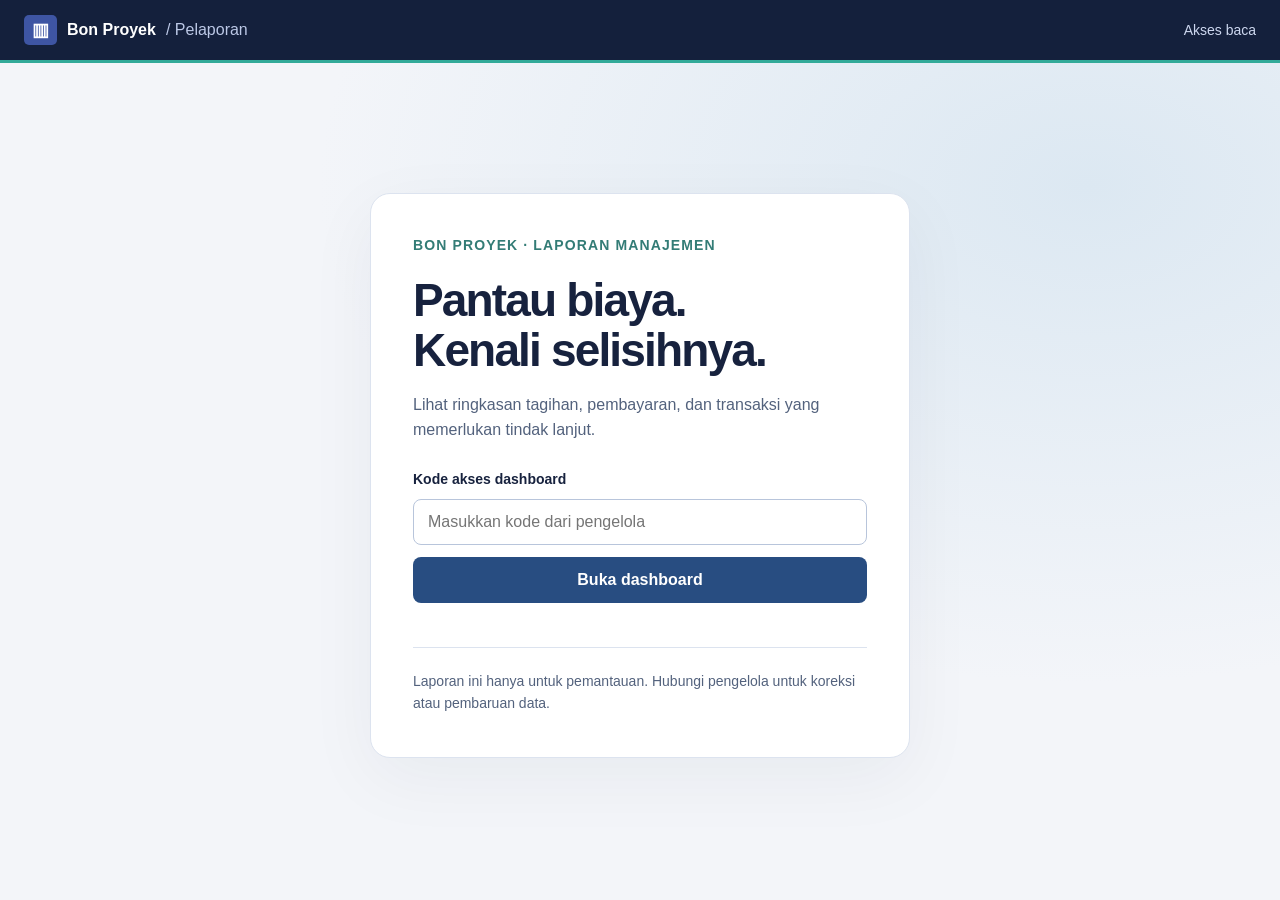
==== index.html @ 5e0203b6 "Add protected read-only dashboard frontend for GitHub Pages" ====
<!doctype html>
<html lang="id">
<head>
  <meta charset="utf-8">
  <meta name="viewport" content="width=device-width, initial-scale=1">
  <title>Bon Proyek — Dashboard Direktur</title>
  <meta name="referrer" content="no-referrer">
  <meta http-equiv="Content-Security-Policy" content="default-src 'self'; connect-src https://dkpgmchugxretivziawy.supabase.co; img-src 'self' data:; style-src 'self'; script-src 'self'; form-action 'none'; base-uri 'self'; object-src 'none'; upgrade-insecure-requests">
  <link rel="stylesheet" href="dashboard.css">
  <script src="config.js" defer></script>
  <script src="access.js" defer></script>
  <script src="dashboard.js" defer></script>
</head>
<body>
  <header class="topbar">
    <a class="brand" href="./"><span class="brand-icon" aria-hidden="true">▥</span> Bon Proyek <span class="top-section">/ Pelaporan</span></a>
    <div class="header-access"><span>Akses baca</span><button id="logout" class="logout" hidden>Keluar</button></div>
  </header>
<section id="access-gate" class="access-gate" aria-labelledby="access-title">
    <div class="access-card"><span class="access-eyebrow">BON PROYEK · LAPORAN MANAJEMEN</span>
    <h1 id="access-title">Pantau biaya.<br>Kenali selisihnya.</h1>
    <p>Lihat ringkasan tagihan, pembayaran, dan transaksi yang memerlukan tindak lanjut.</p>
    <form id="access-form"><label for="access-code">Kode akses dashboard</label>
    <input id="access-code" type="password" autocomplete="current-password" required maxlength="256" placeholder="Masukkan kode dari pengelola">
    <button id="access-submit" type="submit">Buka dashboard</button>
    <p id="access-message" class="access-message" role="status" aria-live="polite"></p></form>
    <p class="access-note">Laporan ini hanya untuk pemantauan. Hubungi pengelola untuk koreksi atau pembaruan data.</p></div>
  </section>
  <main hidden id="dashboard" data-source="./" data-cloud="true">
    <div class="page-heading">
      <div>
        <h1>Pantauan Biaya Proyek</h1>
        <p>Laporan tagihan dan pembayaran proyek</p>
      </div>
      <div class="sync">
        <span id="connection" data-state="waiting" role="status">Menghubungkan ke Google Sheets</span>
        <small id="updated">Menunggu data tersimpan</small>
      </div>
    </div>
    <p id="warning" class="warning" role="status" hidden></p>
    <section class="filters" aria-label="Filter laporan">
      <label>Proyek<select id="project"><option value="">Semua proyek</option></select></label>
      <label>Kategori<select id="category"><option value="">Semua kategori</option></select></label>
      <label>Dari tanggal tagihan<input id="from-date" type="date"></label>
      <label>Sampai tanggal tagihan<input id="to-date" type="date"></label>
      <button class="quiet" id="clear-filters">Reset filter</button>
    </section>
    <section class="metrics" aria-label="Ringkasan biaya">
      <article class="billed-metric"><p>Nominal tagihan</p><strong id="total-billed">—</strong><small id="invoice-count"></small></article>
      <article class="paid-metric"><p>Pembayaran tercatat</p><strong id="total-paid">—</strong><small id="payment-note"></small></article>
      <article class="review-metric"><p>Perlu diperiksa</p><strong id="review-count">—</strong><small>Beda nominal atau referensi bermasalah</small></article>
      <article class="pending-metric"><p>Belum ada pembayaran</p><strong id="pending-count">—</strong><small>Tagihan tanpa catatan pembayaran</small></article>
    </section>
    <div class="charts">
      <section class="panel trend-panel">
        <h2>Tren tagihan</h2>
        <p class="subheading" id="trend-caption">Nominal tagihan per bulan</p>
        <div class="plot">
          <canvas id="trend" role="img" aria-label="Grafik tren nominal tagihan"></canvas>
          <output class="plot-tooltip" id="trend-tip" hidden></output>
        </div>
      </section>
      <section class="panel status-panel">
        <h2>Status rekonsiliasi</h2>
        <p class="subheading">Proporsi kasus sesuai filter</p>
        <div id="status-chart" class="status-chart"></div>
      </section>
      <section class="panel category-panel">
        <h2>Tagihan per kategori</h2>
        <p class="subheading">Klik kategori pada grafik untuk memfilter laporan</p>
        <div id="category-chart"></div>
      </section>
    </div>
    <section class="panel cases">
      <div class="case-heading">
        <div><h2>Daftar rekonsiliasi</h2><p class="subheading">Telusuri catatan pembayaran berdasarkan ID tagihan.</p></div>
        <label class="search-label">Cari<input id="search" type="search" placeholder="ID, kategori, atau keterangan"></label>
      </div>
      <div class="view-buttons" aria-label="Tampilan daftar">
        <button id="needs-review" aria-pressed="true">Perlu tindak lanjut</button>
        <button id="all-cases" aria-pressed="false">Semua kasus</button>
      </div>
      <div class="table-wrap" tabindex="0" role="region" aria-label="Tabel rekonsiliasi">
        <table>
          <thead><tr><th scope="col">Referensi</th><th scope="col">Keterangan</th><th scope="col">Tagihan</th><th scope="col">Dibayar</th><th scope="col">Selisih</th><th scope="col">Status</th></tr></thead>
          <tbody id="case-rows"></tbody>
        </table>
      </div>
      <div class="pagination"><small id="page-label"></small><button class="quiet" id="previous">Sebelumnya</button><button class="quiet" id="next">Berikutnya</button></div>
    </section>
    <footer>Akses baca untuk manajemen. Data diperiksa otomatis setiap 15 detik selama halaman terbuka.</footer>
  </main>
</body>
</html>
---- dashboard.css ----
:root {
  color-scheme: light;
  font-family: Inter, "Segoe UI", sans-serif;
  color: #17223e;
  background: #f3f5f9;
  --muted: #53627d;
  --border: #dce3ef;
  --blue: #4058b5;
  --teal: #208376;
}
* { box-sizing: border-box; }
body { margin: 0; }
.topbar { background: #14203c; color: #fff; display: flex; justify-content: space-between; align-items: center; padding: 15px max(24px, calc((100% - 1380px) / 2)); border-bottom: 3px solid #32aa99; }
.brand, .upload-link { color: inherit; text-decoration: none; font-weight: 650; }
.brand { display: flex; align-items: center; gap: 10px; }
.brand-icon { background: #3e55a3; color: #fff; padding: 4px 8px; border-radius: 5px; font-size: 18px; }
.top-section { color: #bcc8e6; font-weight: 450; }
.upload-link { font-size: 13px; background: #3d53a3; border: 1px solid #5068bf; border-radius: 6px; padding: 8px 12px; }
main { margin: auto; max-width: 1432px; padding: 32px 26px; }
.page-heading, .case-heading { display: flex; align-items: end; justify-content: space-between; gap: 20px; margin-bottom: 20px; }
h1, h2, p { margin: 0; }
h1 { font-size: clamp(26px, 3vw, 38px); letter-spacing: -.04em; }
h2 { font-size: 17px; letter-spacing: -.02em; }
p, small, footer { color: var(--muted); line-height: 1.45; }
.page-heading p, .subheading { margin-top: 5px; }
.sync { flex: none; text-align: right; }
.sync span { display: inline-flex; align-items: center; gap: 7px; background: #dbefe3; color: #174734; border-radius: 999px; padding: 5px 10px; font-size: 13px; font-weight: 700; }
.sync span::before { content: ""; width: 8px; height: 8px; border-radius: 50%; background: currentColor; }
.sync [data-state="waiting"], .sync [data-state="stale"] { color: #724011; background: #fff1d4; }
.sync small { display: block; margin-top: 4px; }
.warning { padding: 12px; background: #fff1d4; margin-bottom: 14px; border-radius: 8px; }
.filters, .panel, .metrics article { background: #fff; border: 1px solid var(--border); border-radius: 12px; box-shadow: 0 4px 18px #1c294b05; }
.filters { display: flex; flex-wrap: wrap; align-items: end; gap: 12px; padding: 12px 14px; margin-bottom: 13px; }
label { display: grid; gap: 5px; font-size: 13px; font-weight: 700; }
button, select, input { font: inherit; }
select, input { min-height: 36px; border: 1px solid #aab7d1; border-radius: 5px; color: #17223e; background: white; padding: 6px 9px; }
.filters select { min-width: 151px; }
button { cursor: pointer; border-radius: 5px; padding: 8px 11px; border: 1px solid var(--border); color: #334985; background: #f2f5fd; }
button:disabled { opacity: .5; cursor: default; }
button:focus-visible, a:focus-visible, input:focus-visible, select:focus-visible, .table-wrap:focus-visible { outline: 3px solid #526bc8; outline-offset: 2px; }
.metrics { display: grid; grid-template-columns: repeat(4, minmax(0, 1fr)); gap: 13px; margin-bottom: 15px; }
.metrics article { padding: 20px 20px 18px; border-top: 3px solid var(--card-tone); background: linear-gradient(140deg,#fff 45%,#f7f9ff); }
.billed-metric { --card-tone: #4058b5; }
.paid-metric { --card-tone: #208376; }
.review-metric { --card-tone: #bf742f; }
.pending-metric { --card-tone: #7890b3; }
.metrics p { font-size: 14px; font-weight: 650; }
.metrics strong { display: block; margin: 11px 0 7px; letter-spacing: -.04em; overflow-wrap: anywhere; font-size: clamp(19px, 2.1vw, 34px); font-variant-numeric: tabular-nums; }
.metrics .review-metric strong { color: #9a4b18; }
.charts { display: grid; grid-template-columns: minmax(0, 1.85fr) minmax(0, 1fr); gap: 17px; margin-bottom: 17px; }
.panel { padding: 22px 24px; min-width: 0; }
.category-panel { grid-column: 1 / -1; }
.subheading { font-size: 14px; }
#category-chart { margin-top: 17px; display: grid; grid-template-columns: repeat(3, minmax(0, 1fr)); gap: 10px 25px; }
.bar-row { background: transparent; border-color: transparent; padding: 6px 7px; width: 100%; text-align: left; color: inherit; }
.bar-row:hover, .bar-row[aria-pressed="true"] { background: #eef2fd; border-color: #d3def8; }
.bar-label { display: flex; column-gap: 10px; justify-content: space-between; font-size: 13px; }
.bar-label strong { font-weight: 700; white-space: nowrap; }
.bar-track { display: block; height: 9px; border-radius: 3px; margin-top: 9px; background: #edf0f8; }
.bar-fill { display: block; height: 100%; border-radius: inherit; background: linear-gradient(90deg,#526ac5,#7e91d9); }
.plot { position: relative; height: 252px; margin-top: 18px; }
.plot canvas { width: 100%; height: 100%; display: block; }
.plot-tooltip { position: absolute; pointer-events: none; top: 4px; right: 5px; white-space: nowrap; color: #fff; background: #182443; padding: 5px 8px; border-radius: 5px; font-size: 12px; }
.status-chart { display: grid; align-items: center; justify-items: center; grid-template-columns: 1fr; gap: 13px; margin-top: 12px; }
.donut { width: 145px; height: 145px; border-radius: 50%; display: grid; place-items: center; background: #e6ebf4; }
.donut-inner { border-radius: 50%; width: 108px; height: 108px; background: white; display: grid; place-content: center; text-align: center; }
.donut-inner strong { font-size: 24px; line-height: 1.1; }
.legend { width: 100%; list-style: none; margin: 0; padding: 0; }
.legend li { display: grid; grid-template-columns: 8px 1fr auto; align-items: center; gap: 9px; padding: 4px 0; font-size: 13px; border-bottom: 1px solid #f0f3f8; }
.legend li span:first-child { height: 8px; border-radius: 2px; }
.case-heading { margin-bottom: 13px; }
.search-label input { width: min(285px, 100%); }
.view-buttons { display: flex; gap: 7px; margin-bottom: 10px; }
.view-buttons [aria-pressed="true"] { background: #4058b5; color: #fff; border-color: #4058b5; }
.table-wrap { overflow-x: auto; }
table { border-collapse: collapse; width: 100%; min-width: 760px; font-size: 13px; }
th { font-weight: 700; background: #eaf0fb; }
td, th { text-align: left; border-bottom: 1px solid #e2e8f3; padding: 10px; vertical-align: top; }
tbody tr:nth-child(even) { background: #f8faff; }
td.amount-cell, th:nth-child(n+3):nth-child(-n+5) { text-align: right; white-space: nowrap; }
td small { display: block; margin-top: 4px; }
td:first-child { font-weight: 650; color: #354b7e; min-width: 118px; }
td:first-child small { font-weight: 400; font-size: 11px; }
td:nth-child(2) { line-height: 1.65; max-width: 450px; }
tbody tr:hover { background: #edf3ff; }
.status-pill { white-space: nowrap; font-weight: 650; border-radius: 12px; padding: 4px 8px; display: inline-block; }
.matched { background: #e1f2e7; color: #19603a; }
.variance { background: #ffeedd; color: #803917; }
.pending { background: #ecf0f4; color: #3f5669; }
.check-ref { background: #fae6e5; color: #8c3533; }
.pagination { display: flex; justify-content: end; align-items: center; gap: 8px; margin-top: 13px; }
.pagination small { margin-right: auto; }
footer { margin-top: 15px; font-size: 13px; }
@media (max-width: 800px) {
  .metrics { grid-template-columns: repeat(2, minmax(0, 1fr)); }
  .charts { grid-template-columns: minmax(0, 1.4fr) minmax(0, 1fr); }
  #category-chart { grid-template-columns: repeat(2, minmax(0, 1fr)); }
}
@media (max-width: 555px) {
  main { padding: 23px 13px; }
  .topbar { padding-inline: 13px; }
  .page-heading, .case-heading { align-items: start; flex-direction: column; gap: 12px; }
  .sync { text-align: left; }
  .filters { padding: 12px; }
  .metrics { gap: 8px; }
  .metrics article { padding: 12px; }
  .panel { padding: 13px; }
  .top-section { display: none; }
  .charts, #category-chart { grid-template-columns: 1fr; }
  .status-chart { grid-template-columns: 126px minmax(0, 1fr); }
  .pagination { flex-wrap: wrap; }
}

[hidden] { display: none !important; }
body { min-width: 320px; }
label, .upload-link, .sync span { font-size: 0.875rem; }
.header-access { display:flex; align-items:center; gap:16px; font-size:0.875rem; color:#cdd7ef; }
.logout { border:1px solid #566a99; background:#243456; color:white; border-radius:6px; padding:8px 14px; cursor:pointer; }
.access-gate { min-height:calc(100vh - 75px); display:grid; place-items:center; padding:48px 22px; background:radial-gradient(ellipse at 85% 15%,#dce8f2,transparent 50%),#f3f5f9; }
.access-card { width:min(100%,540px); background:white; border:1px solid var(--border); border-radius:20px; padding:42px; box-shadow:0 20px 70px #14203c0d; }
.access-eyebrow { font-size:.875rem; color:#337c76; font-weight:750; letter-spacing:.08em; }
.access-card h1 { margin:22px 0 16px; font-size:clamp(32px,4vw,46px); line-height:1.08; }
.access-card p { font-size:1rem; line-height:1.6; }
#access-form { display:grid; gap:12px; margin:28px 0 8px; }
#access-form label { font-size:.875rem; }
#access-code { width:100%; padding:13px 14px; border:1px solid #b8c5db; border-radius:8px; font-size:1rem; }
#access-submit { background:#284d81; color:white; padding:14px; border:0; border-radius:8px; font-weight:700; cursor:pointer; }
#access-submit:disabled { opacity:.65; cursor:wait; }
.access-message { min-height:24px; color:#a1473b; }
.access-card .access-note { font-size:.875rem; border-top:1px solid var(--border); padding-top:22px; }
@media(max-width:600px) { .access-card { padding:28px 22px; } .top-section { display:none; } }
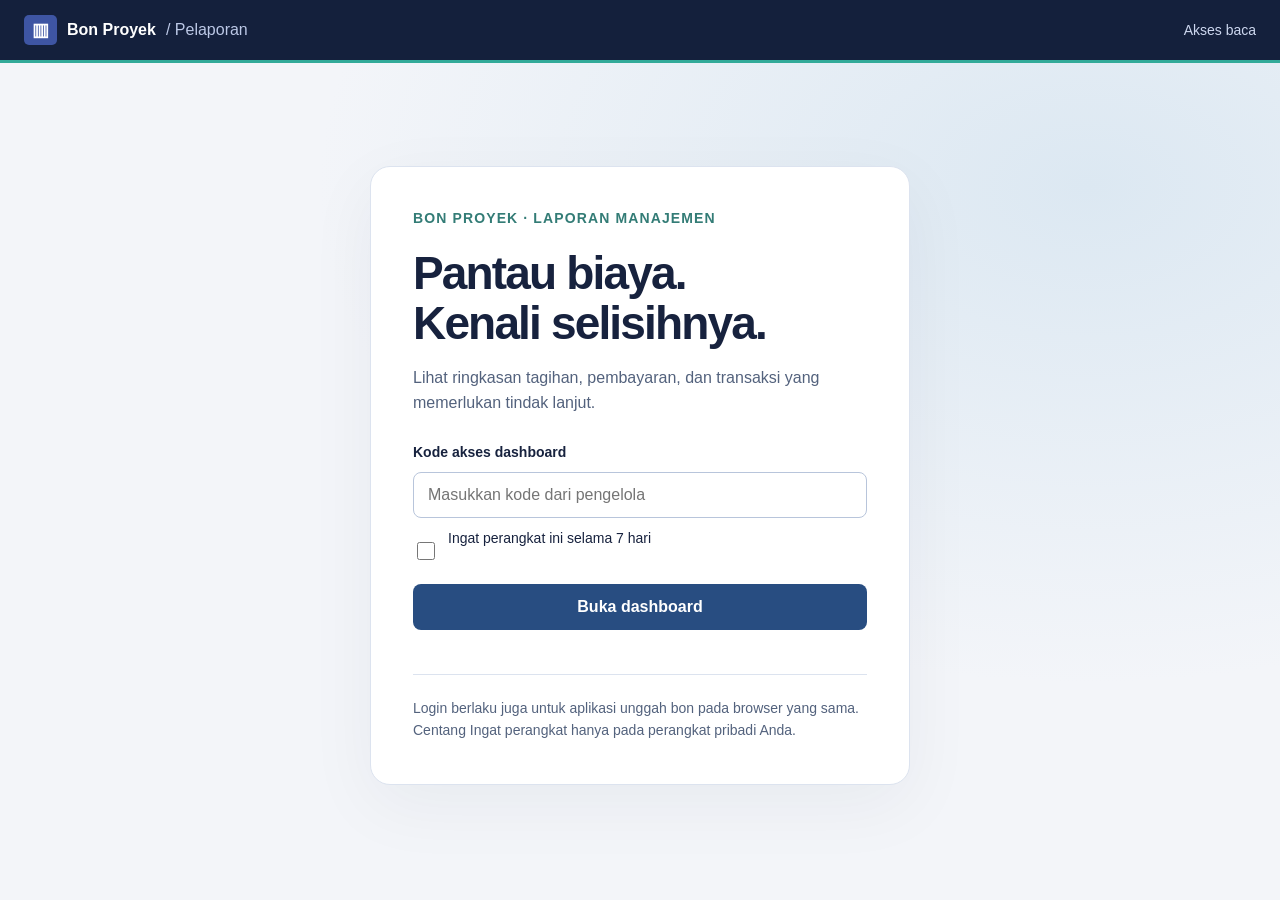
==== commit e0dd5bdf: "Add shared authenticated sessions and optional seven-day device memory" ====
--- a/index.html
+++ b/index.html
@@ -7,9 +7,7 @@
   <meta name="referrer" content="no-referrer">
   <meta http-equiv="Content-Security-Policy" content="default-src 'self'; connect-src https://dkpgmchugxretivziawy.supabase.co; img-src 'self' data:; style-src 'self'; script-src 'self'; form-action 'none'; base-uri 'self'; object-src 'none'; upgrade-insecure-requests">
   <link rel="stylesheet" href="dashboard.css">
-  <script src="config.js" defer></script>
-  <script src="access.js" defer></script>
-  <script src="dashboard.js" defer></script>
+  <script src="dashboard.js?v=20261126-sso1" type="module"></script>
 </head>
 <body>
   <header class="topbar">
@@ -22,9 +20,10 @@
     <p>Lihat ringkasan tagihan, pembayaran, dan transaksi yang memerlukan tindak lanjut.</p>
     <form id="access-form"><label for="access-code">Kode akses dashboard</label>
     <input id="access-code" type="password" autocomplete="current-password" required maxlength="256" placeholder="Masukkan kode dari pengelola">
+    <label class="remember-device"><input id="access-remember" type="checkbox"><span>Ingat perangkat ini selama 7 hari</span></label>
     <button id="access-submit" type="submit">Buka dashboard</button>
     <p id="access-message" class="access-message" role="status" aria-live="polite"></p></form>
-    <p class="access-note">Laporan ini hanya untuk pemantauan. Hubungi pengelola untuk koreksi atau pembaruan data.</p></div>
+    <p class="access-note">Login berlaku juga untuk aplikasi unggah bon pada browser yang sama. Centang Ingat perangkat hanya pada perangkat pribadi Anda.</p></div>
   </section>
   <main hidden id="dashboard" data-source="./" data-cloud="true">
     <div class="page-heading">
@@ -91,4 +90,4 @@
     <footer>Akses baca untuk manajemen. Data diperiksa otomatis setiap 15 detik selama halaman terbuka.</footer>
   </main>
 </body>
-</html>+</html>
--- a/dashboard.css
+++ b/dashboard.css
@@ -111,6 +111,8 @@
   .pagination { flex-wrap: wrap; }
 }
 
+.remember-device { display:flex!important; align-items:flex-start; gap:10px; font-weight:400; }
+.remember-device input { width:18px!important; height:18px; flex:0 0 18px; margin-top:3px; }
 [hidden] { display: none !important; }
 body { min-width: 320px; }
 label, .upload-link, .sync span { font-size: 0.875rem; }
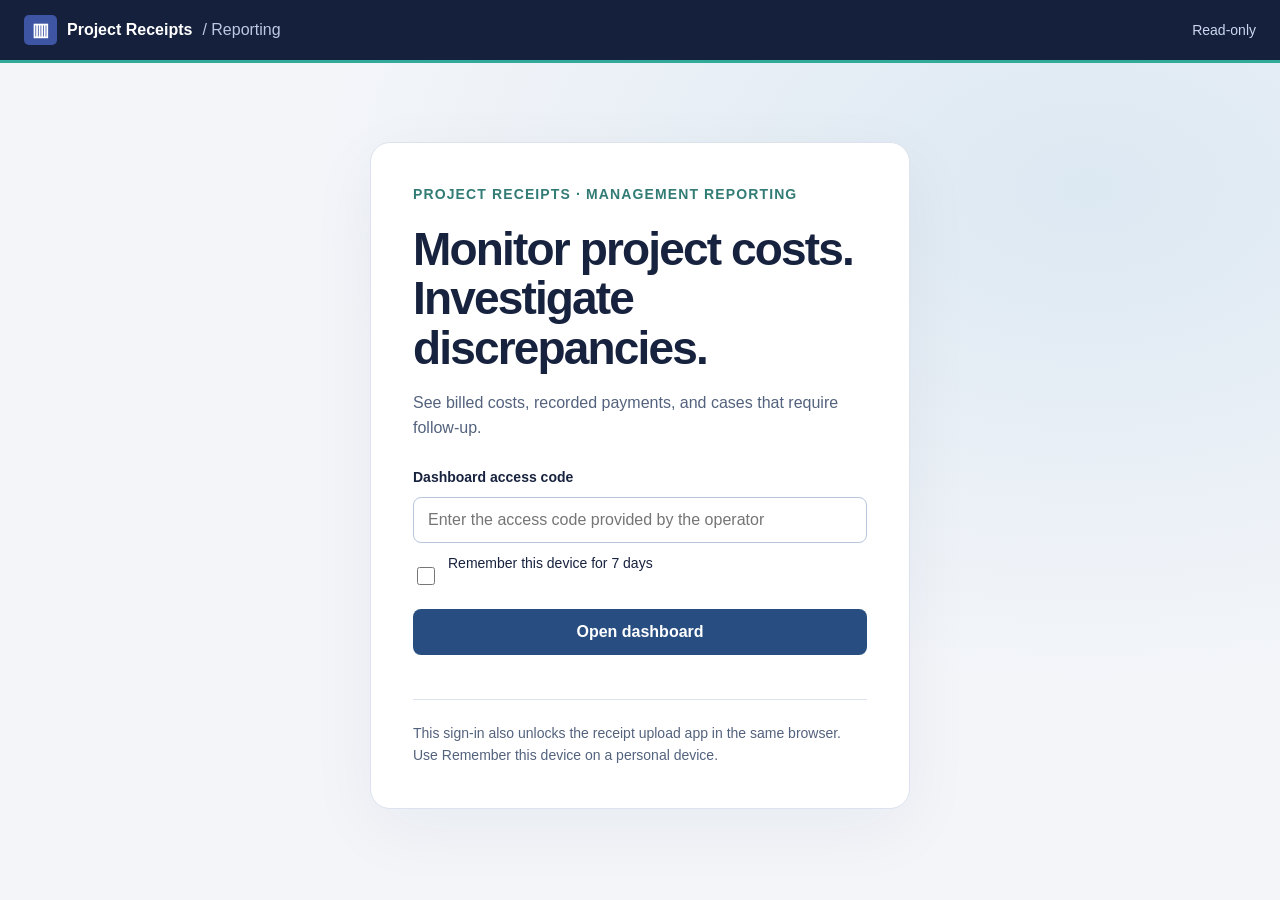
==== commit c539f1f4: "Translate the finance dashboard and receipt upload app into English" ====
--- a/index.html
+++ b/index.html
@@ -1,93 +1,93 @@
 <!doctype html>
-<html lang="id">
+<html lang="en">
 <head>
   <meta charset="utf-8">
   <meta name="viewport" content="width=device-width, initial-scale=1">
-  <title>Bon Proyek — Dashboard Direktur</title>
+  <title>Project Receipts | Finance Dashboard</title>
   <meta name="referrer" content="no-referrer">
   <meta http-equiv="Content-Security-Policy" content="default-src 'self'; connect-src https://dkpgmchugxretivziawy.supabase.co; img-src 'self' data:; style-src 'self'; script-src 'self'; form-action 'none'; base-uri 'self'; object-src 'none'; upgrade-insecure-requests">
-  <link rel="stylesheet" href="dashboard.css">
-  <script src="dashboard.js?v=20261126-sso1" type="module"></script>
+  <link rel="stylesheet" href="dashboard.css?v=20261126-en1">
+  <script src="dashboard.js?v=20261126-en1" type="module"></script>
 </head>
 <body>
   <header class="topbar">
-    <a class="brand" href="./"><span class="brand-icon" aria-hidden="true">▥</span> Bon Proyek <span class="top-section">/ Pelaporan</span></a>
-    <div class="header-access"><span>Akses baca</span><button id="logout" class="logout" hidden>Keluar</button></div>
+    <a class="brand" href="./?v=20261126-en1"><span class="brand-icon" aria-hidden="true">▥</span> Project Receipts <span class="top-section">/ Reporting</span></a>
+    <div class="header-access"><span>Read-only</span><button id="logout" class="logout" hidden>Sign out</button></div>
   </header>
 <section id="access-gate" class="access-gate" aria-labelledby="access-title">
-    <div class="access-card"><span class="access-eyebrow">BON PROYEK · LAPORAN MANAJEMEN</span>
-    <h1 id="access-title">Pantau biaya.<br>Kenali selisihnya.</h1>
-    <p>Lihat ringkasan tagihan, pembayaran, dan transaksi yang memerlukan tindak lanjut.</p>
-    <form id="access-form"><label for="access-code">Kode akses dashboard</label>
-    <input id="access-code" type="password" autocomplete="current-password" required maxlength="256" placeholder="Masukkan kode dari pengelola">
-    <label class="remember-device"><input id="access-remember" type="checkbox"><span>Ingat perangkat ini selama 7 hari</span></label>
-    <button id="access-submit" type="submit">Buka dashboard</button>
+    <div class="access-card"><span class="access-eyebrow">PROJECT RECEIPTS · MANAGEMENT REPORTING</span>
+    <h1 id="access-title">Monitor project costs.<br>Investigate discrepancies.</h1>
+    <p>See billed costs, recorded payments, and cases that require follow-up.</p>
+    <form id="access-form"><label for="access-code">Dashboard access code</label>
+    <input id="access-code" type="password" autocomplete="current-password" required maxlength="256" placeholder="Enter the access code provided by the operator">
+    <label class="remember-device"><input id="access-remember" type="checkbox"><span>Remember this device for 7 days</span></label>
+    <button id="access-submit" type="submit">Open dashboard</button>
     <p id="access-message" class="access-message" role="status" aria-live="polite"></p></form>
-    <p class="access-note">Login berlaku juga untuk aplikasi unggah bon pada browser yang sama. Centang Ingat perangkat hanya pada perangkat pribadi Anda.</p></div>
+    <p class="access-note">This sign-in also unlocks the receipt upload app in the same browser. Use Remember this device on a personal device.</p></div>
   </section>
   <main hidden id="dashboard" data-source="./" data-cloud="true">
     <div class="page-heading">
       <div>
-        <h1>Pantauan Biaya Proyek</h1>
-        <p>Laporan tagihan dan pembayaran proyek</p>
+        <h1>Project Cost Overview</h1>
+        <p>Project invoices and recorded payments</p>
       </div>
       <div class="sync">
-        <span id="connection" data-state="waiting" role="status">Menghubungkan ke Google Sheets</span>
-        <small id="updated">Menunggu data tersimpan</small>
+        <span id="connection" data-state="waiting" role="status">Connecting to Google Sheets</span>
+        <small id="updated">Waiting for the first data check</small>
       </div>
     </div>
     <p id="warning" class="warning" role="status" hidden></p>
-    <section class="filters" aria-label="Filter laporan">
-      <label>Proyek<select id="project"><option value="">Semua proyek</option></select></label>
-      <label>Kategori<select id="category"><option value="">Semua kategori</option></select></label>
-      <label>Dari tanggal tagihan<input id="from-date" type="date"></label>
-      <label>Sampai tanggal tagihan<input id="to-date" type="date"></label>
+    <section class="filters" aria-label="Report filters">
+      <label>Project<select id="project"><option value="">All projects</option></select></label>
+      <label>Category<select id="category"><option value="">All categories</option></select></label>
+      <label>Invoice date from<input id="from-date" type="date"></label>
+      <label>Invoice date to<input id="to-date" type="date"></label>
       <button class="quiet" id="clear-filters">Reset filter</button>
     </section>
-    <section class="metrics" aria-label="Ringkasan biaya">
-      <article class="billed-metric"><p>Nominal tagihan</p><strong id="total-billed">—</strong><small id="invoice-count"></small></article>
-      <article class="paid-metric"><p>Pembayaran tercatat</p><strong id="total-paid">—</strong><small id="payment-note"></small></article>
-      <article class="review-metric"><p>Perlu diperiksa</p><strong id="review-count">—</strong><small>Beda nominal atau referensi bermasalah</small></article>
-      <article class="pending-metric"><p>Belum ada pembayaran</p><strong id="pending-count">—</strong><small>Tagihan tanpa catatan pembayaran</small></article>
+    <section class="metrics" aria-label="Cost summary">
+      <article class="billed-metric"><p>Total billed</p><strong id="total-billed">—</strong><small id="invoice-count"></small></article>
+      <article class="paid-metric"><p>Payments recorded</p><strong id="total-paid">—</strong><small id="payment-note"></small></article>
+      <article class="review-metric"><p>Needs review</p><strong id="review-count">—</strong><small>Amount differences or reference issues</small></article>
+      <article class="pending-metric"><p>No payment recorded</p><strong id="pending-count">—</strong><small>Invoices without a payment record</small></article>
     </section>
     <div class="charts">
       <section class="panel trend-panel">
-        <h2>Tren tagihan</h2>
-        <p class="subheading" id="trend-caption">Nominal tagihan per bulan</p>
+        <h2>Billed costs over time</h2>
+        <p class="subheading" id="trend-caption">Monthly billed costs</p>
         <div class="plot">
-          <canvas id="trend" role="img" aria-label="Grafik tren nominal tagihan"></canvas>
+          <canvas id="trend" role="img" aria-label="Billed cost trend chart"></canvas>
           <output class="plot-tooltip" id="trend-tip" hidden></output>
         </div>
       </section>
       <section class="panel status-panel">
-        <h2>Status rekonsiliasi</h2>
-        <p class="subheading">Proporsi kasus sesuai filter</p>
+        <h2>Reconciliation status</h2>
+        <p class="subheading">Cases within the selected filters</p>
         <div id="status-chart" class="status-chart"></div>
       </section>
       <section class="panel category-panel">
-        <h2>Tagihan per kategori</h2>
-        <p class="subheading">Klik kategori pada grafik untuk memfilter laporan</p>
+        <h2>Billed costs by category</h2>
+        <p class="subheading">Select a category in the chart to filter the report</p>
         <div id="category-chart"></div>
       </section>
     </div>
     <section class="panel cases">
       <div class="case-heading">
-        <div><h2>Daftar rekonsiliasi</h2><p class="subheading">Telusuri catatan pembayaran berdasarkan ID tagihan.</p></div>
-        <label class="search-label">Cari<input id="search" type="search" placeholder="ID, kategori, atau keterangan"></label>
+        <div><h2>Reconciliation details</h2><p class="subheading">Look up payment records by invoice ID.</p></div>
+        <label class="search-label">Search<input id="search" type="search" placeholder="ID, category, or description"></label>
       </div>
-      <div class="view-buttons" aria-label="Tampilan daftar">
-        <button id="needs-review" aria-pressed="true">Perlu tindak lanjut</button>
-        <button id="all-cases" aria-pressed="false">Semua kasus</button>
+      <div class="view-buttons" aria-label="Case view">
+        <button id="needs-review" aria-pressed="true">Needs follow-up</button>
+        <button id="all-cases" aria-pressed="false">All cases</button>
       </div>
-      <div class="table-wrap" tabindex="0" role="region" aria-label="Tabel rekonsiliasi">
+      <div class="table-wrap" tabindex="0" role="region" aria-label="Reconciliation table">
         <table>
-          <thead><tr><th scope="col">Referensi</th><th scope="col">Keterangan</th><th scope="col">Tagihan</th><th scope="col">Dibayar</th><th scope="col">Selisih</th><th scope="col">Status</th></tr></thead>
+          <thead><tr><th scope="col">Reference</th><th scope="col">Description</th><th scope="col">Billed</th><th scope="col">Paid</th><th scope="col">Difference</th><th scope="col">Status</th></tr></thead>
           <tbody id="case-rows"></tbody>
         </table>
       </div>
-      <div class="pagination"><small id="page-label"></small><button class="quiet" id="previous">Sebelumnya</button><button class="quiet" id="next">Berikutnya</button></div>
+      <div class="pagination"><small id="page-label"></small><button class="quiet" id="previous">Previous</button><button class="quiet" id="next">Next</button></div>
     </section>
-    <footer>Akses baca untuk manajemen. Data diperiksa otomatis setiap 15 detik selama halaman terbuka.</footer>
+    <footer>Read-only management view. The dashboard checks for updates every 15 seconds while open.</footer>
   </main>
 </body>
 </html>
